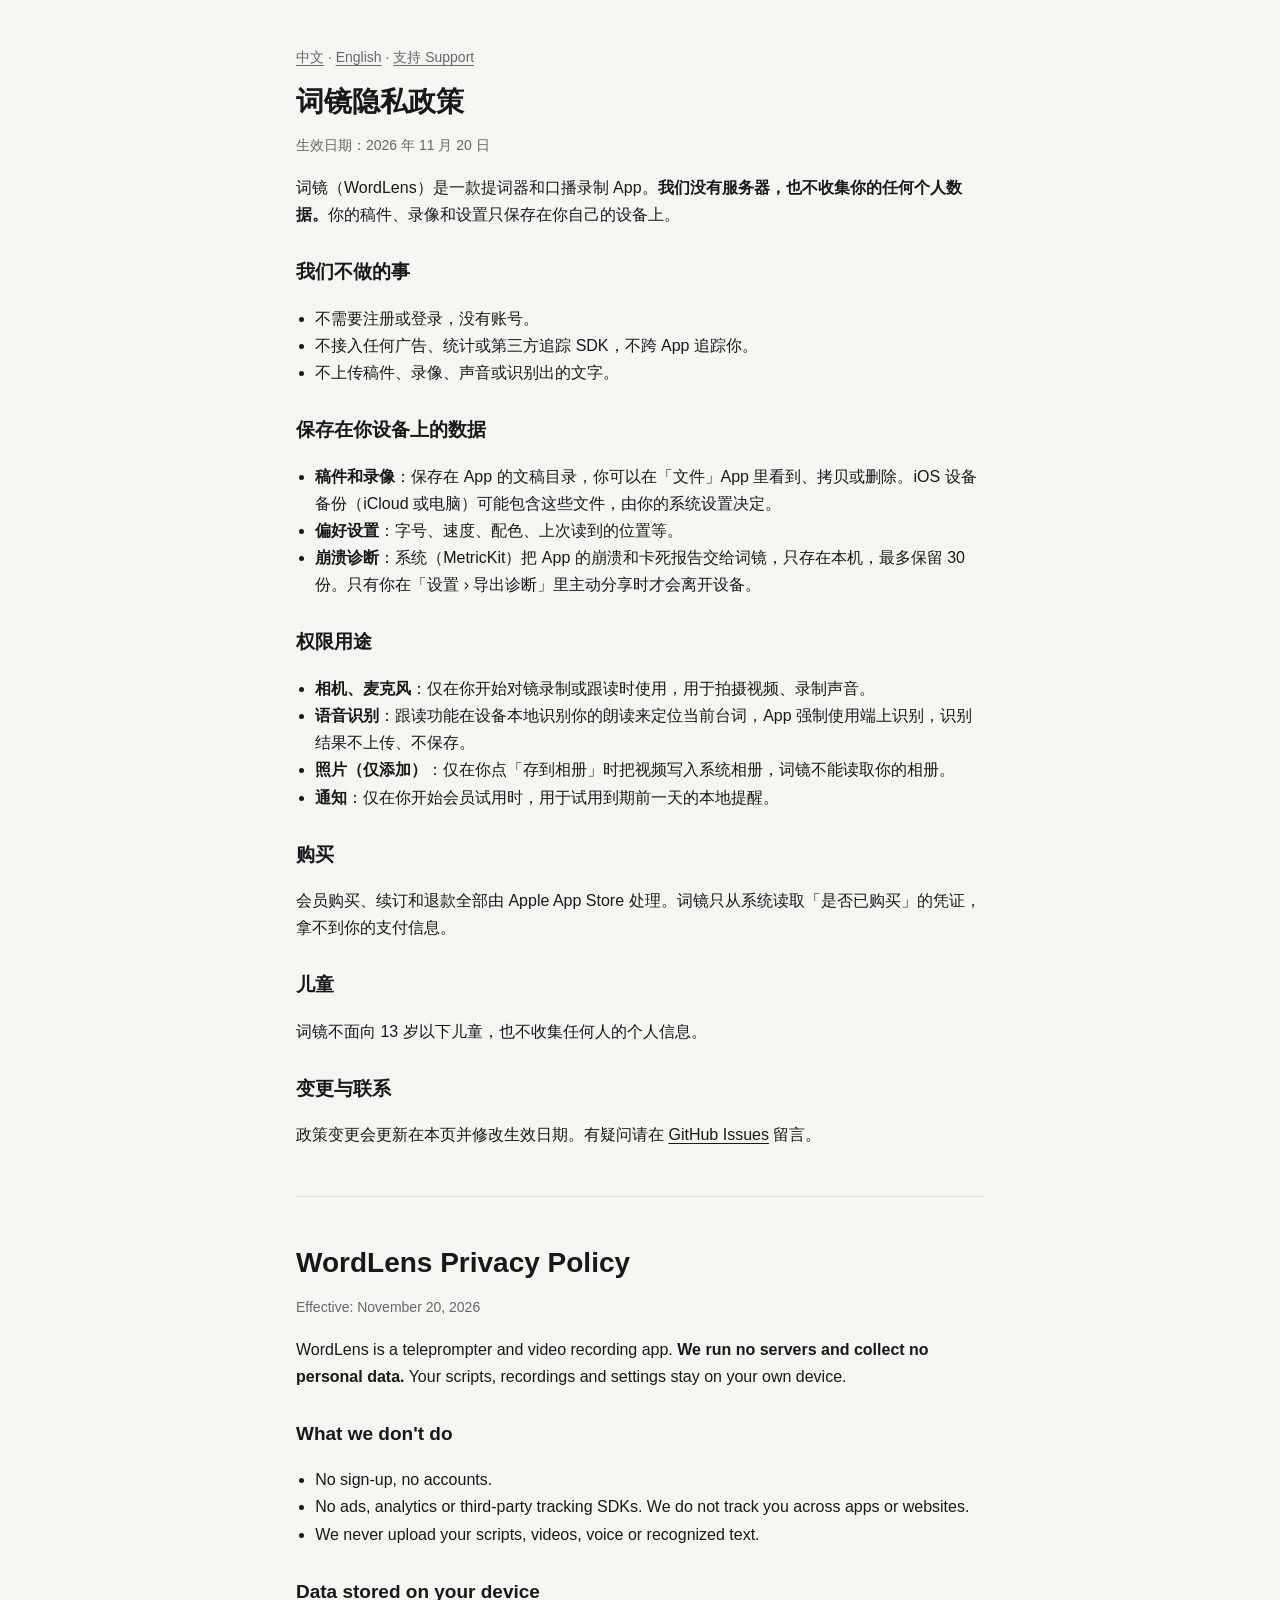
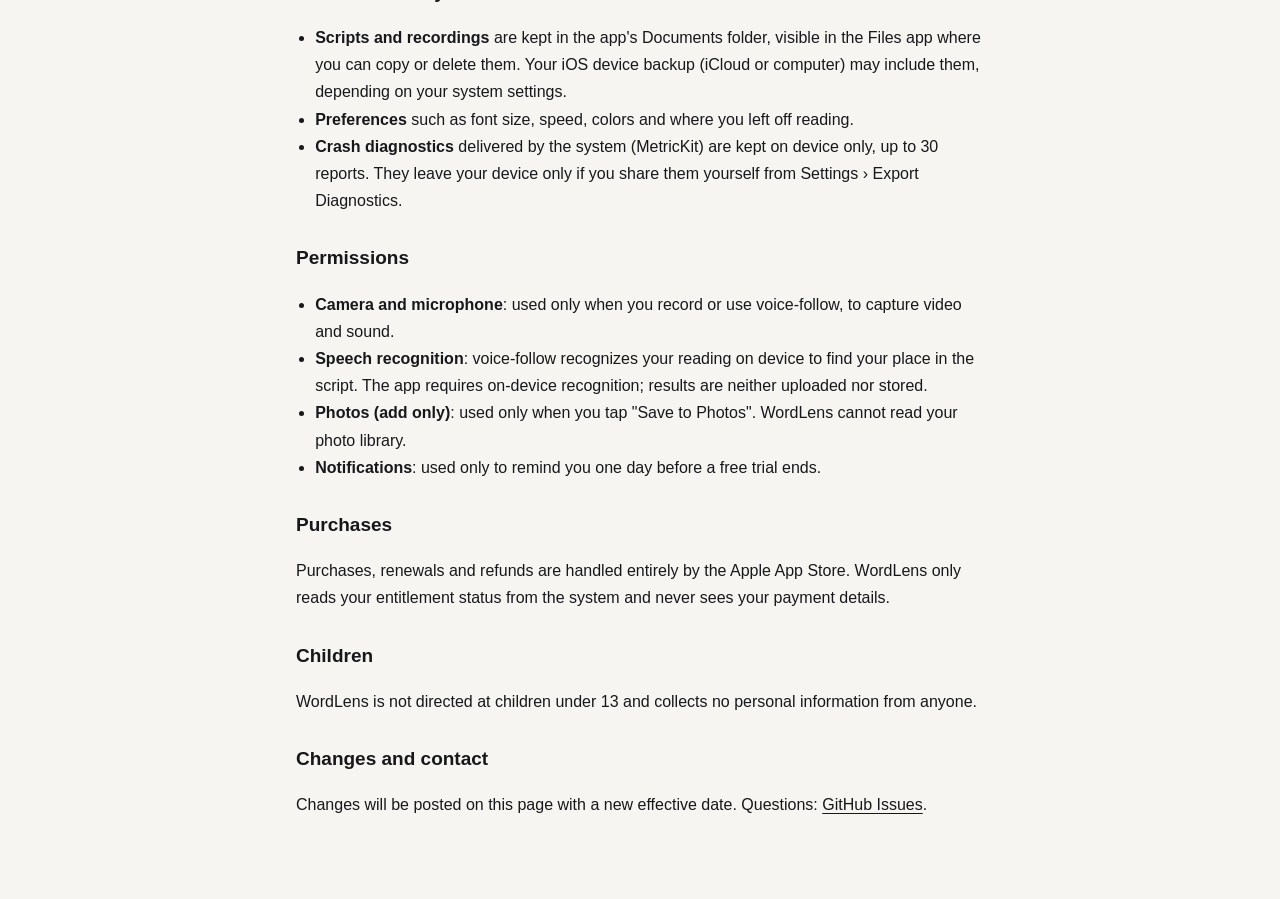
==== privacy.html @ 262d3c73 "docs: 隐私政策与支持页（中英双语），发布到 GitHub Pages Co-Authored-By: Claude Opus 5.5 <noreply@anthropic.com>" ====
<!doctype html>
<html lang="zh-Hans">
<head>
<meta charset="utf-8">
<meta name="viewport" content="width=device-width, initial-scale=1">
<title>词镜 WordLens · 隐私政策 Privacy Policy</title>
<link rel="stylesheet" href="style.css">
</head>
<body>
<main>
<p class="lang"><a href="#zh">中文</a> · <a href="#en">English</a> · <a href="./">支持 Support</a></p>

<section id="zh">
<h1>词镜隐私政策</h1>
<p class="meta">生效日期：2026 年 11 月 20 日</p>
<p>词镜（WordLens）是一款提词器和口播录制 App。<strong>我们没有服务器，也不收集你的任何个人数据。</strong>你的稿件、录像和设置只保存在你自己的设备上。</p>

<h2>我们不做的事</h2>
<ul>
<li>不需要注册或登录，没有账号。</li>
<li>不接入任何广告、统计或第三方追踪 SDK，不跨 App 追踪你。</li>
<li>不上传稿件、录像、声音或识别出的文字。</li>
</ul>

<h2>保存在你设备上的数据</h2>
<ul>
<li><strong>稿件和录像</strong>：保存在 App 的文稿目录，你可以在「文件」App 里看到、拷贝或删除。iOS 设备备份（iCloud 或电脑）可能包含这些文件，由你的系统设置决定。</li>
<li><strong>偏好设置</strong>：字号、速度、配色、上次读到的位置等。</li>
<li><strong>崩溃诊断</strong>：系统（MetricKit）把 App 的崩溃和卡死报告交给词镜，只存在本机，最多保留 30 份。只有你在「设置 › 导出诊断」里主动分享时才会离开设备。</li>
</ul>

<h2>权限用途</h2>
<ul>
<li><strong>相机、麦克风</strong>：仅在你开始对镜录制或跟读时使用，用于拍摄视频、录制声音。</li>
<li><strong>语音识别</strong>：跟读功能在设备本地识别你的朗读来定位当前台词，App 强制使用端上识别，识别结果不上传、不保存。</li>
<li><strong>照片（仅添加）</strong>：仅在你点「存到相册」时把视频写入系统相册，词镜不能读取你的相册。</li>
<li><strong>通知</strong>：仅在你开始会员试用时，用于试用到期前一天的本地提醒。</li>
</ul>

<h2>购买</h2>
<p>会员购买、续订和退款全部由 Apple App Store 处理。词镜只从系统读取「是否已购买」的凭证，拿不到你的支付信息。</p>

<h2>儿童</h2>
<p>词镜不面向 13 岁以下儿童，也不收集任何人的个人信息。</p>

<h2>变更与联系</h2>
<p>政策变更会更新在本页并修改生效日期。有疑问请在 <a href="https://github.com/kawhi-z/wordlens-app/issues">GitHub Issues</a> 留言。</p>
</section>

<hr>

<section id="en" lang="en">
<h1>WordLens Privacy Policy</h1>
<p class="meta">Effective: November 20, 2026</p>
<p>WordLens is a teleprompter and video recording app. <strong>We run no servers and collect no personal data.</strong> Your scripts, recordings and settings stay on your own device.</p>

<h2>What we don't do</h2>
<ul>
<li>No sign-up, no accounts.</li>
<li>No ads, analytics or third-party tracking SDKs. We do not track you across apps or websites.</li>
<li>We never upload your scripts, videos, voice or recognized text.</li>
</ul>

<h2>Data stored on your device</h2>
<ul>
<li><strong>Scripts and recordings</strong> are kept in the app's Documents folder, visible in the Files app where you can copy or delete them. Your iOS device backup (iCloud or computer) may include them, depending on your system settings.</li>
<li><strong>Preferences</strong> such as font size, speed, colors and where you left off reading.</li>
<li><strong>Crash diagnostics</strong> delivered by the system (MetricKit) are kept on device only, up to 30 reports. They leave your device only if you share them yourself from Settings › Export Diagnostics.</li>
</ul>

<h2>Permissions</h2>
<ul>
<li><strong>Camera and microphone</strong>: used only when you record or use voice-follow, to capture video and sound.</li>
<li><strong>Speech recognition</strong>: voice-follow recognizes your reading on device to find your place in the script. The app requires on-device recognition; results are neither uploaded nor stored.</li>
<li><strong>Photos (add only)</strong>: used only when you tap "Save to Photos". WordLens cannot read your photo library.</li>
<li><strong>Notifications</strong>: used only to remind you one day before a free trial ends.</li>
</ul>

<h2>Purchases</h2>
<p>Purchases, renewals and refunds are handled entirely by the Apple App Store. WordLens only reads your entitlement status from the system and never sees your payment details.</p>

<h2>Children</h2>
<p>WordLens is not directed at children under 13 and collects no personal information from anyone.</p>

<h2>Changes and contact</h2>
<p>Changes will be posted on this page with a new effective date. Questions: <a href="https://github.com/kawhi-z/wordlens-app/issues">GitHub Issues</a>.</p>
</section>
</main>
</body>
</html>
---- style.css ----
:root { --page: #f6f5f1; --text: #17181c; --secondary: #66666e; --rule: #e3e2dc; }
@media (prefers-color-scheme: dark) { :root { --page: #0e0e10; --text: #ececee; --secondary: #a0a0a8; --rule: #2a2a2e; } }
* { box-sizing: border-box; }
body { margin: 0; background: var(--page); color: var(--text);
  font: 16px/1.7 -apple-system, BlinkMacSystemFont, "PingFang SC", "Helvetica Neue", sans-serif; }
main { max-width: 720px; margin: 0 auto; padding: 32px 16px 64px; }
h1 { font-size: 28px; line-height: 1.3; margin: 8px 0 4px; }
h2 { font-size: 19px; margin: 28px 0 8px; }
a { color: inherit; text-underline-offset: 3px; }
.lang, .meta { color: var(--secondary); font-size: 14px; }
dt { font-weight: 600; margin-top: 14px; }
dd { margin: 4px 0 0; color: var(--secondary); }
hr { border: 0; border-top: 1px solid var(--rule); margin: 48px 0; }
ul { padding-left: 1.2em; }
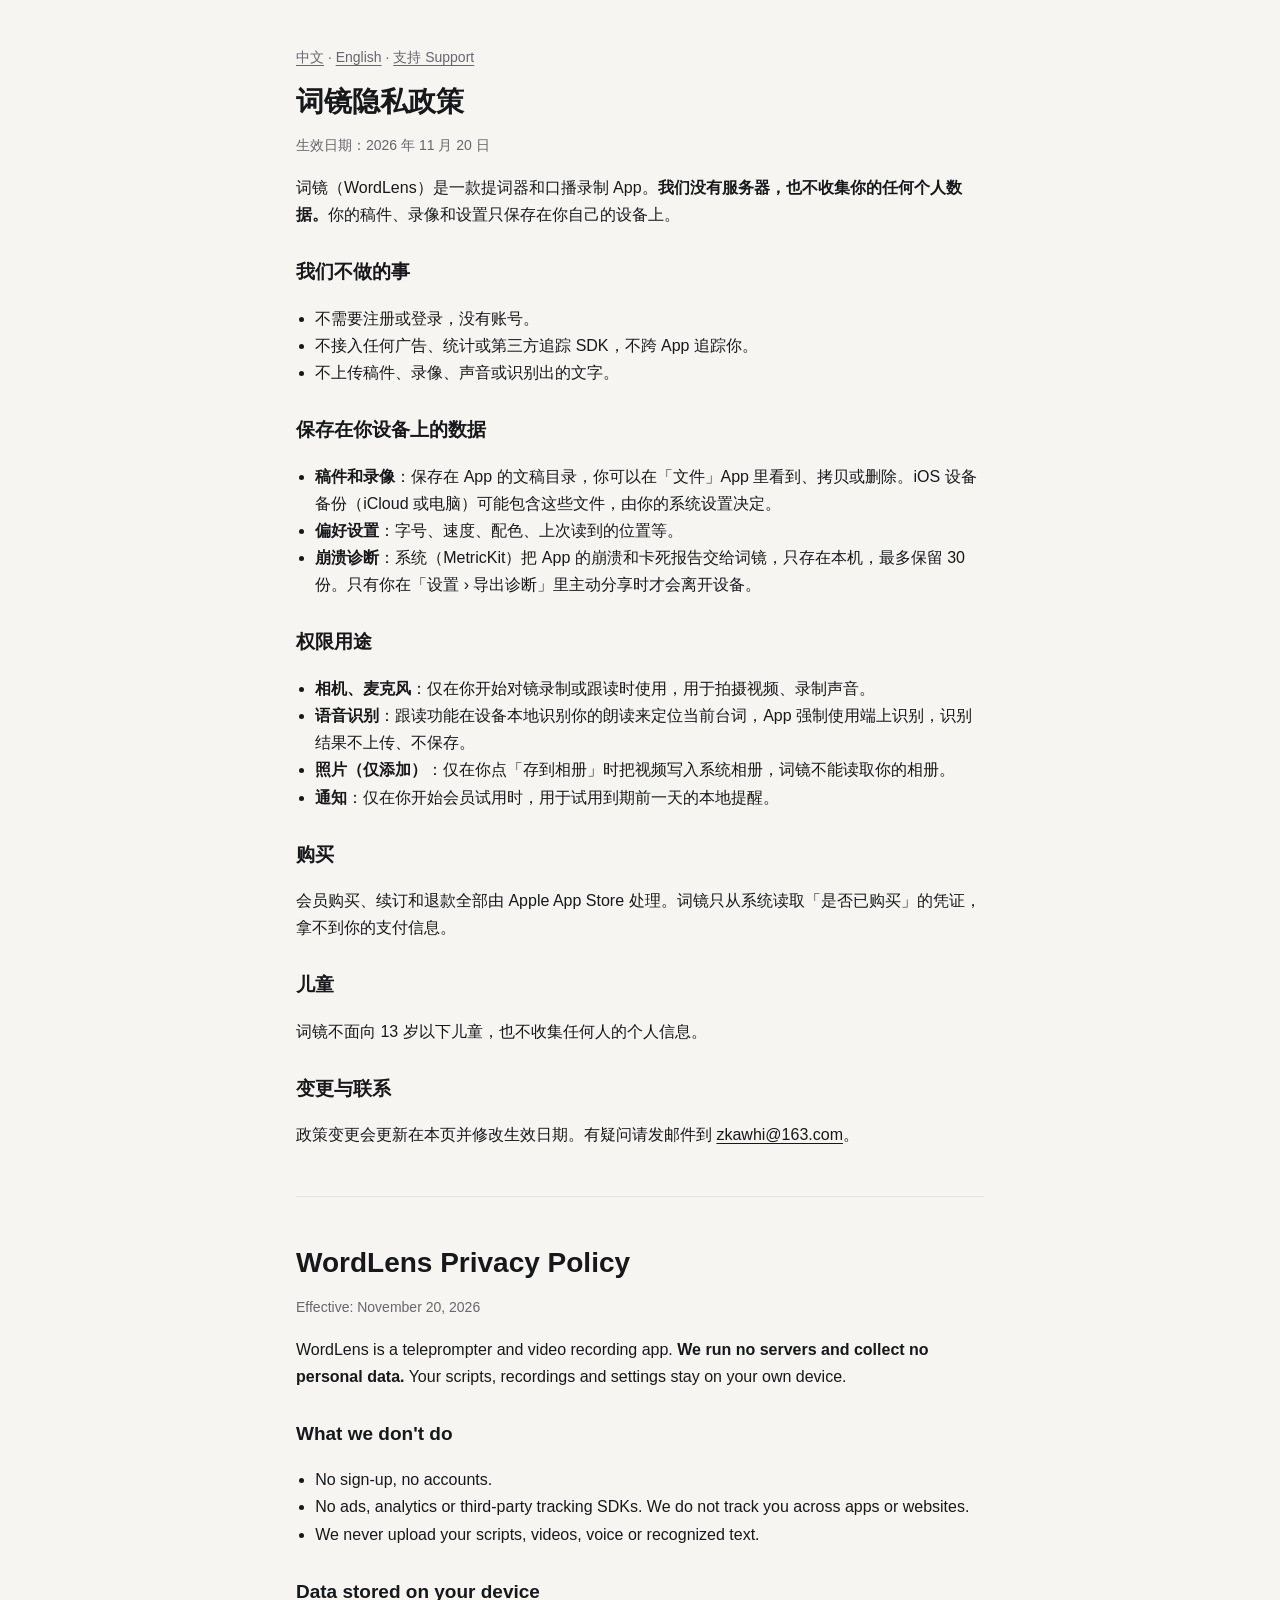
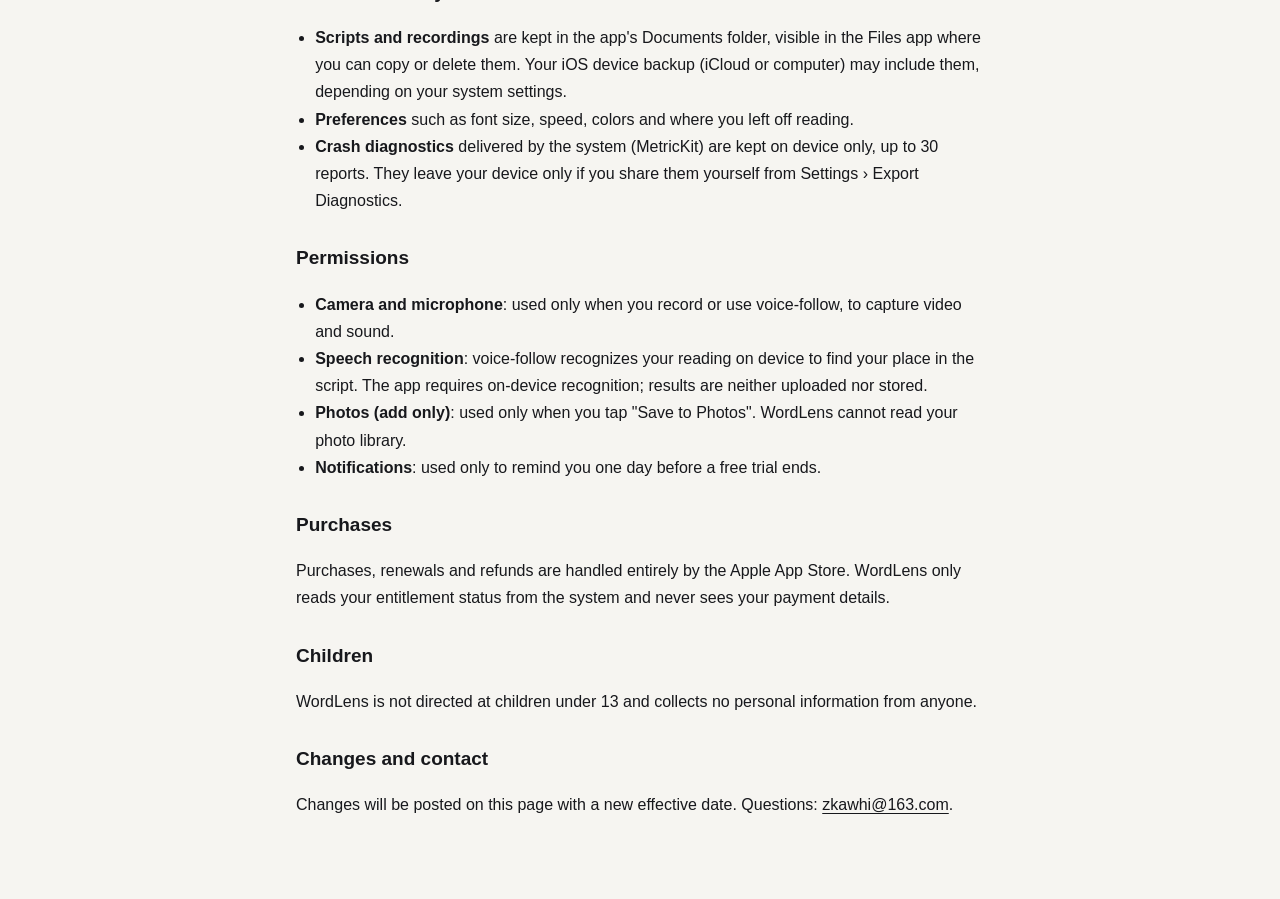
==== commit a32255a4: "feat: 问题反馈改为发邮件到 zkawhi@163.com，自动带上版本、机型和系统；隐私政策与支持页同步联系邮箱 Co-Authored-By: Claude Opus 5.5 <noreply" ====
--- a/privacy.html
+++ b/privacy.html
@@ -44,7 +44,7 @@
 <p>词镜不面向 13 岁以下儿童，也不收集任何人的个人信息。</p>
 
 <h2>变更与联系</h2>
-<p>政策变更会更新在本页并修改生效日期。有疑问请在 <a href="https://github.com/kawhi-z/wordlens-app/issues">GitHub Issues</a> 留言。</p>
+<p>政策变更会更新在本页并修改生效日期。有疑问请发邮件到 <a href="mailto:zkawhi@163.com">zkawhi@163.com</a>。</p>
 </section>
 
 <hr>
@@ -83,7 +83,7 @@
 <p>WordLens is not directed at children under 13 and collects no personal information from anyone.</p>
 
 <h2>Changes and contact</h2>
-<p>Changes will be posted on this page with a new effective date. Questions: <a href="https://github.com/kawhi-z/wordlens-app/issues">GitHub Issues</a>.</p>
+<p>Changes will be posted on this page with a new effective date. Questions: <a href="mailto:zkawhi@163.com">zkawhi@163.com</a>.</p>
 </section>
 </main>
 </body>
